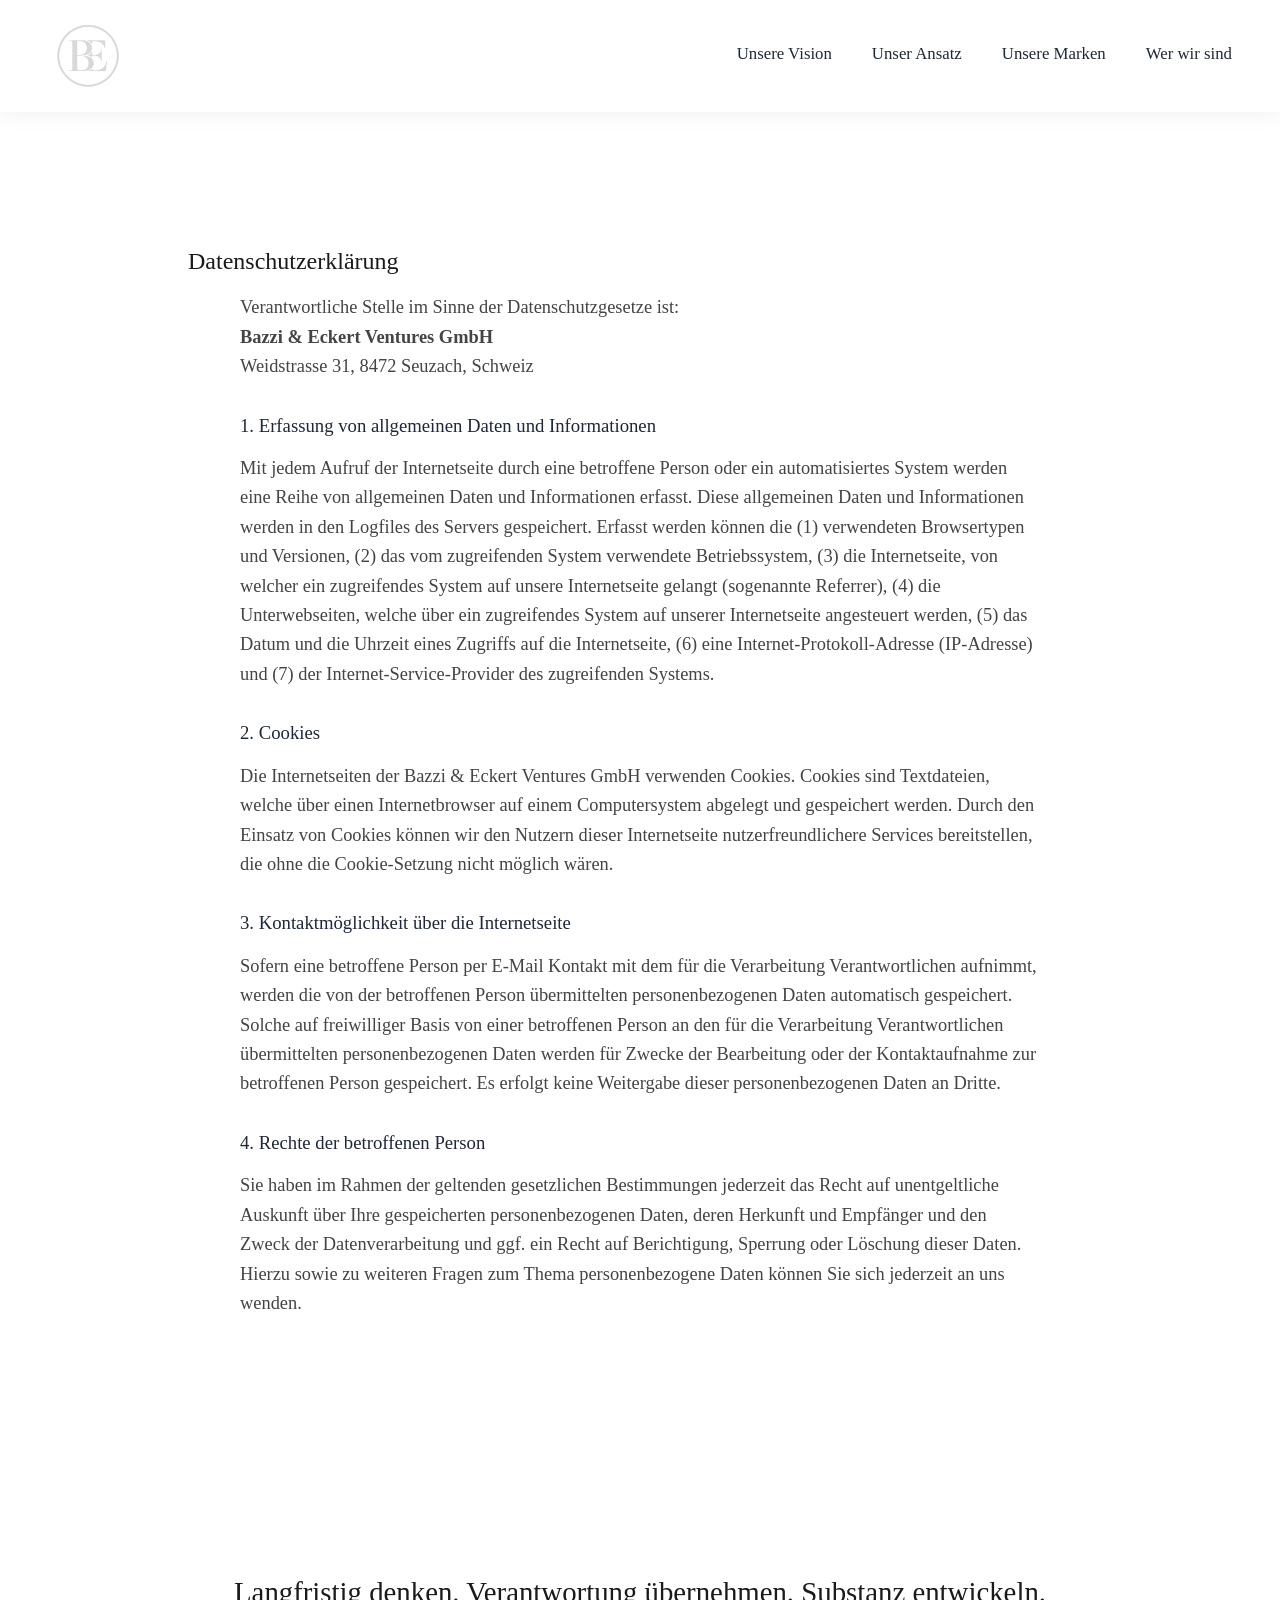
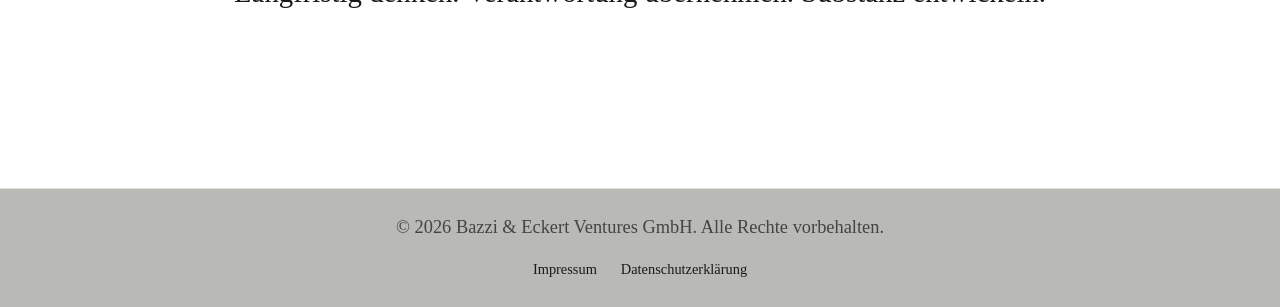
==== datenschutz.html @ 7ca090cc "Add files via upload" ====
<!DOCTYPE html>
<html lang="de">

<head>
    <meta charset="UTF-8">
    <meta name="viewport" content="width=device-width, initial-scale=1.0">
    <meta name="description" content="Datenschutzerklärung - BE Ventures">
    <title>Datenschutzerklärung | BE Ventures</title>
    <!-- Google Fonts -->
    <link
        href="https://fonts.googleapis.com/css2?family=Cormorant+Garamond:wght@400;500;600&family=Montserrat:wght@300;400;500;600&display=swap"
        rel="stylesheet">
    <!-- Main Stylesheet -->
    <link rel="stylesheet" href="css/style.css">
</head>

<body>
    <!-- Fixed Top Navigation -->
    <nav class="nav">
        <div class="nav-container">
            <a href="index.html#home" class="logo">
                <img src="assets/logo_transparent.png" alt="BE Ventures Logo" class="nav-logo-img">
            </a>
            <div class="nav-links">
                <a href="index.html#vision" class="nav-link">Unsere Vision</a>
                <a href="index.html#ansatz" class="nav-link">Unser Ansatz</a>
                <a href="index.html#marken" class="nav-link">Unsere Marken</a>
                <a href="index.html#team" class="nav-link">Wer wir sind</a>
            </div>
        </div>
    </nav>
    <div id="scrollProgress" class="scroll-progress-bar"></div>

    <main class="main-content" style="padding-top: 150px; min-height: 70vh;">
        <section class="content-block padding-y-lg">
            <h1 class="section-title">Datenschutzerklärung</h1>
            <div class="text-content"
                style="max-width: 800px; margin: 0 auto; line-height: 1.6; color: var(--text-main);">
                <p>Verantwortliche Stelle im Sinne der Datenschutzgesetze ist:<br>
                    <strong>Bazzi & Eckert Ventures GmbH</strong><br>
                    Weidstrasse 31, 8472 Seuzach, Schweiz
                </p>

                <h3 style="margin-top: 2rem; color: var(--text-blue-dark);">1. Erfassung von allgemeinen Daten und
                    Informationen</h3>
                <p>Mit jedem Aufruf der Internetseite durch eine betroffene Person oder ein automatisiertes System
                    werden eine Reihe von allgemeinen Daten und Informationen erfasst. Diese allgemeinen Daten und
                    Informationen werden in den Logfiles des Servers gespeichert. Erfasst werden können die (1)
                    verwendeten Browsertypen und Versionen, (2) das vom zugreifenden System verwendete Betriebssystem,
                    (3) die Internetseite, von welcher ein zugreifendes System auf unsere Internetseite gelangt
                    (sogenannte Referrer), (4) die Unterwebseiten, welche über ein zugreifendes System auf unserer
                    Internetseite angesteuert werden, (5) das Datum und die Uhrzeit eines Zugriffs auf die
                    Internetseite, (6) eine Internet-Protokoll-Adresse (IP-Adresse) und (7) der
                    Internet-Service-Provider des zugreifenden Systems.</p>

                <h3 style="margin-top: 2rem; color: var(--text-blue-dark);">2. Cookies</h3>
                <p>Die Internetseiten der Bazzi & Eckert Ventures GmbH verwenden Cookies. Cookies sind Textdateien,
                    welche über einen Internetbrowser auf einem Computersystem abgelegt und gespeichert werden. Durch
                    den Einsatz von Cookies können wir den Nutzern dieser Internetseite nutzerfreundlichere Services
                    bereitstellen, die ohne die Cookie-Setzung nicht möglich wären.</p>

                <h3 style="margin-top: 2rem; color: var(--text-blue-dark);">3. Kontaktmöglichkeit über die Internetseite
                </h3>
                <p>Sofern eine betroffene Person per E-Mail Kontakt mit dem für die Verarbeitung Verantwortlichen
                    aufnimmt, werden die von der betroffenen Person übermittelten personenbezogenen Daten automatisch
                    gespeichert. Solche auf freiwilliger Basis von einer betroffenen Person an den für die Verarbeitung
                    Verantwortlichen übermittelten personenbezogenen Daten werden für Zwecke der Bearbeitung oder der
                    Kontaktaufnahme zur betroffenen Person gespeichert. Es erfolgt keine Weitergabe dieser
                    personenbezogenen Daten an Dritte.</p>

                <h3 style="margin-top: 2rem; color: var(--text-blue-dark);">4. Rechte der betroffenen Person</h3>
                <p>Sie haben im Rahmen der geltenden gesetzlichen Bestimmungen jederzeit das Recht auf unentgeltliche
                    Auskunft über Ihre gespeicherten personenbezogenen Daten, deren Herkunft und Empfänger und den Zweck
                    der Datenverarbeitung und ggf. ein Recht auf Berichtigung, Sperrung oder Löschung dieser Daten.
                    Hierzu sowie zu weiteren Fragen zum Thema personenbezogene Daten können Sie sich jederzeit an uns
                    wenden.</p>
            </div>
        </section>
    </main>

    <!-- Footer Area -->
    <section class="section-footer">
        <div class="footer-statement">
            <h2>Langfristig denken. Verantwortung übernehmen. Substanz entwickeln.</h2>
        </div>
        <footer class="main-footer">
            <p>&copy; 2026 Bazzi & Eckert Ventures GmbH. Alle Rechte vorbehalten.</p>
            <div class="footer-legal-links">
                <a href="impressum.html">Impressum</a>
                <a href="datenschutz.html">Datenschutzerklärung</a>
            </div>
        </footer>
    </section>

    <!-- Scripts -->
    <script src="js/main.js"></script>
</body>

</html>
---- css/style.css ----
/* --- CSS Variables & Resets --- */
:root {
    --bg-sidebar: #C7C6C2;
    --text-sidebar: #222222;
    --text-sidebar-dim: #555555;

    --bg-main: #FFFFFF;
    --text-main: #1A1A1A;
    --text-blue-dark: #1E2838;

    --font-primary: 'EB Garamond', serif;

    --sidebar-width: 260px;

    --spacing-sm: 1.5rem;
    --spacing-md: 3rem;
    --spacing-lg: 6rem;
    --spacing-xl: 10rem;

    --transition-smooth: all 0.4s cubic-bezier(0.25, 1, 0.5, 1);
}

*,
*::before,
*::after {
    box-sizing: border-box;
    margin: 0;
    padding: 0;
}

html {
    scroll-behavior: smooth;
    font-size: 16px;
    width: 100%;
    margin: 0;
    padding: 0;
}

body {
    font-family: var(--font-primary);
    background-color: var(--bg-main);
    color: var(--text-main);
    line-height: 1.6;
    -webkit-font-smoothing: antialiased;
    overflow-x: hidden;
    width: 100%;
    margin: 0;
    padding: 0;
}

.main-content {
    width: 100%;
    display: block;
}

h1,
h2,
h3,
h4,
h5,
h6 {
    font-weight: 500;
    margin-bottom: 1rem;
    line-height: 1.3;
}

p {
    font-size: 1.15rem;
    color: #444;
}

a {
    text-decoration: none;
    color: inherit;
    transition: var(--transition-smooth);
}

/* --- Layout --- */
/* --- Navigation --- */
.scroll-progress-container {
    position: fixed;
    top: 0;
    left: 0;
    width: 100%;
    height: 4px;
    background-color: transparent;
    z-index: 105;
}

.scroll-progress-bar {
    height: 100%;
    width: 0%;
    background-color: #1E2838;
    transition: width 0.1s ease-out;
}

.nav {
    position: fixed;
    top: 0;
    left: 0;
    width: 100%;
    padding: 1rem 0;
    z-index: 100;
    transition: var(--transition-smooth);
    background-color: rgba(255, 255, 255, 0.95);
    backdrop-filter: blur(10px);
    box-shadow: 0 4px 20px rgba(0, 0, 0, 0.05);
}

.nav-container {
    display: flex;
    justify-content: space-between;
    align-items: center;
    max-width: 1440px;
    margin: 0 auto;
    padding: 0 var(--spacing-md);
}

.logo {
    display: flex;
    align-items: center;
}

.nav-logo-img {
    height: 80px;
    display: block;
    object-fit: contain;
}

.nav-links {
    display: flex;
    gap: 2.5rem;
}

.nav-link {
    font-size: 1.05rem;
    font-weight: 500;
    color: var(--text-blue-dark);
    position: relative;
    padding-bottom: 4px;
}

.nav-link:hover,
.nav-link.active {
    color: var(--text-main);
    font-weight: 600;
}

.nav-link::after {
    content: '';
    position: absolute;
    bottom: 0;
    left: 0;
    width: 0%;
    height: 2px;
    background-color: var(--text-main);
    transition: width 0.3s ease;
}

.nav-link.active::after,
.nav-link:hover::after {
    width: 100%;
}


/* --- Main Content Specifics --- */

/* Hero Image Blocks */
.block-image-hero {
    width: 100%;
    margin-bottom: var(--spacing-md);
}

.hero-image-container {
    position: relative;
    width: 100%;
    height: 80vh;
    min-height: 600px;
    overflow: hidden;
    background-color: #eee;
}

.hero-img {
    width: 100%;
    height: 100%;
    object-fit: cover;
    object-position: center;
}

.hero-img.overlay-darker {
    filter: brightness(0.6);
}

.hero-overlay-text {
    position: absolute;
    top: 50%;
    left: 50%;
    transform: translate(-50%, -50%);
    text-align: center;
    color: white;
    width: 80%;
    max-width: 800px;
}

.hero-overlay-text h2 {
    font-size: 3rem;
    font-weight: 600;
    margin-bottom: 1rem;
    text-shadow: 0 2px 10px rgba(0, 0, 0, 0.3);
}

.hero-overlay-text p {
    font-size: 1.4rem;
    color: rgba(255, 255, 255, 0.9);
    text-shadow: 0 1px 5px rgba(0, 0, 0, 0.3);
}

/* Content Blocks */
.content-block {
    width: 100%;
    max-width: 1000px;
    margin: 0 auto;
    padding-left: var(--spacing-md);
    padding-right: var(--spacing-md);
}

.padding-y-lg {
    padding-top: var(--spacing-lg);
    padding-bottom: var(--spacing-lg);
}

.padding-bottom-lg {
    padding-bottom: var(--spacing-lg);
}

.margin-top-lg {
    margin-top: var(--spacing-lg);
}

.center-text {
    text-align: center;
}

.subtitle-text {
    font-size: 1.8rem;
    color: var(--text-blue-dark);
    max-width: 700px;
    margin: 0 auto;
    line-height: 1.4;
}

/* Vision Grid */
.vision-grid {
    display: grid;
    grid-template-columns: repeat(3, 1fr);
    gap: 3rem;
    margin-top: 2rem;
    width: 100%;
}

.vision-card {
    text-align: center;
}

.vision-card img {
    width: 100%;
    aspect-ratio: 1;
    /* Make images square to match screenshots perfectly */
    object-fit: cover;
    margin-bottom: 1.5rem;
}

.vision-card h3 {
    font-size: 1.3rem;
    color: var(--text-blue-dark);
    margin-bottom: 1rem;
    font-weight: 600;
    line-height: 1.4;
}

.vision-card p {
    font-size: 0.95rem;
    color: var(--text-main);
    line-height: 1.5;
}

@media (max-width: 900px) {
    .vision-grid {
        grid-template-columns: 1fr;
        gap: 2rem;
    }
}

/* Image Row */
.three-images-row {
    display: flex;
    gap: var(--spacing-md);
    justify-content: center;
}

.img-square {
    flex: 1;
    aspect-ratio: 1;
    overflow: hidden;
    background: #f0f0f0;
}

.img-square img {
    width: 100%;
    height: 100%;
    object-fit: cover;
    transition: transform 0.6s ease;
}

.img-square:hover img {
    transform: scale(1.03);
}

/* Dividers */
.divider-line {
    width: 100%;
    height: 1px;
    background-color: #E0E0E0;
}

.divider-line.mx-auto {
    width: 80%;
    max-width: 1000px;
    margin-left: auto;
    margin-right: auto;
}

.divider-line.thick {
    height: 2px;
}

/* Split Row (Text + Image/Graphic) */
.split-row {
    display: flex;
    align-items: center;
    gap: var(--spacing-lg);
}

.split-row>div {
    flex: 1;
}

.split-text h3 {
    font-size: 1.8rem;
    color: var(--text-main);
    margin-bottom: 1.5rem;
}

.clean-list {
    list-style: none;
}

.clean-list li {
    font-size: 1.1rem;
    color: #444;
    margin-bottom: 1rem;
    padding-left: 1.2rem;
    position: relative;
    line-height: 1.5;
}

.clean-list li::before {
    content: "•";
    position: absolute;
    left: 0;
    color: var(--text-main);
    font-weight: bold;
}

/* Diagrams */
.diagram-img {
    width: 100%;
    height: auto;
    border-radius: 8px;
    box-shadow: 0 4px 30px rgba(0, 0, 0, 0.08);
}

/* Team Section */
.section-team {
    background-color: #F8F9FA;
}

.team-grid {
    display: grid;
    grid-template-columns: repeat(auto-fit, minmax(300px, 1fr));
    gap: var(--spacing-md);
    max-width: 800px;
    margin: 0 auto;
    text-align: left;
}

.team-member {
    background: white;
    padding: 2.5rem;
    border-radius: 8px;
    box-shadow: 0 4px 20px rgba(0, 0, 0, 0.05);
}

.team-photo {
    width: 100%;
    aspect-ratio: 1;
    object-fit: cover;
    border-radius: 4px;
    margin-bottom: 1.5rem;
    background-color: #E2E2E2;
}

.team-member h3 {
    font-size: 1.6rem;
    margin-bottom: 0.2rem;
}

.team-role {
    font-size: 1rem;
    color: #666;
    margin-bottom: 1.5rem;
    font-style: italic;
}

.team-social {
    display: flex;
    gap: 1.5rem;
    margin-top: auto;
}

.social-link {
    font-size: 0.95rem;
    font-weight: 500;
    text-transform: uppercase;
    letter-spacing: 0.05em;
    color: var(--text-blue-dark);
    padding-bottom: 2px;
    border-bottom: 1px solid transparent;
    display: flex;
    align-items: center;
    justify-content: center;
}

.social-link svg {
    width: 24px;
    height: 24px;
}

.social-link:hover {
    color: #4A90E2;
}

/* Marken section */
.marken-logo-container {
    background: #FDFDFD;
    display: flex;
    align-items: center;
    justify-content: center;
    padding: 2rem;
}

.echtwerk-brand-logo {
    max-width: 250px;
    width: 100%;
    object-fit: contain;
}

/* Footer Section */
.section-footer {
    width: 100%;
    text-align: center;
    background-color: white;
}

.footer-statement {
    padding: var(--spacing-xl) var(--spacing-md);
    border-bottom: 1px solid #E0E0E0;
}

.footer-statement h2 {
    font-size: 1.8rem;
    color: var(--text-main);
    font-weight: 500;
}

.main-footer {
    padding: var(--spacing-sm);
    background-color: #B9B9B6;
    color: #333;
    font-size: 0.85rem;
}

/* Responsive */
@media (max-width: 900px) {
    body {
        flex-direction: column;
    }

    .sidebar {
        position: relative;
        width: 100%;
        height: auto;
        flex-direction: row;
        align-items: center;
        justify-content: space-between;
        padding: 1rem 2rem;
    }

    .sidebar-logo {
        margin-bottom: 0;
    }

    .sidebar-nav ul {
        flex-direction: row;
    }

    .sidebar-footer {
        display: none;
    }

    .main-content {
        width: 100%;
    }

    .split-row {
        flex-direction: column;
    }

    .three-images-row {
        flex-direction: column;
    }
}

/* Footer Legal Links */
.footer-legal-links {
    margin-top: 1rem;
    display: flex;
    justify-content: center;
    gap: 1.5rem;
}

.footer-legal-links a {
    color: var(--text-main);
    text-decoration: none;
    font-size: 0.9rem;
    position: relative;
    padding-bottom: 2px;
}

.footer-legal-links a::after {
    content: '';
    position: absolute;
    bottom: 0;
    left: 0;
    width: 0%;
    height: 1px;
    background-color: var(--text-blue-dark);
    transition: width 0.3s ease;
}

.footer-legal-links a:hover {
    color: var(--text-blue-dark);
}

.footer-legal-links a:hover::after {
    width: 100%;
}

/* Cookie Banner */
.cookie-banner {
    position: fixed;
    bottom: 0;
    left: 0;
    width: 100%;
    background-color: var(--bg-dark);
    color: white;
    padding: 1.5rem;
    z-index: 1000;
    box-shadow: 0 -4px 15px rgba(0, 0, 0, 0.1);
    display: none;
}

.cookie-content {
    max-width: 1000px;
    margin: 0 auto;
    display: flex;
    justify-content: space-between;
    align-items: center;
    gap: 2rem;
}

.cookie-content p {
    font-size: 0.95rem;
    line-height: 1.4;
    color: rgba(255, 255, 255, 0.9);
}

.cookie-content a {
    color: #4A90E2;
    text-decoration: underline;
}

.btn-primary {
    background-color: #4A90E2;
    color: white;
    border: none;
    padding: 10px 24px;
    font-size: 0.95rem;
    font-weight: 500;
    cursor: pointer;
    transition: background-color 0.3s ease;
    white-space: nowrap;
}

.btn-primary:hover {
    background-color: #357ABD;
}

@media (max-width: 768px) {
    .cookie-content {
        flex-direction: column;
        text-align: center;
        gap: 1rem;
    }
}
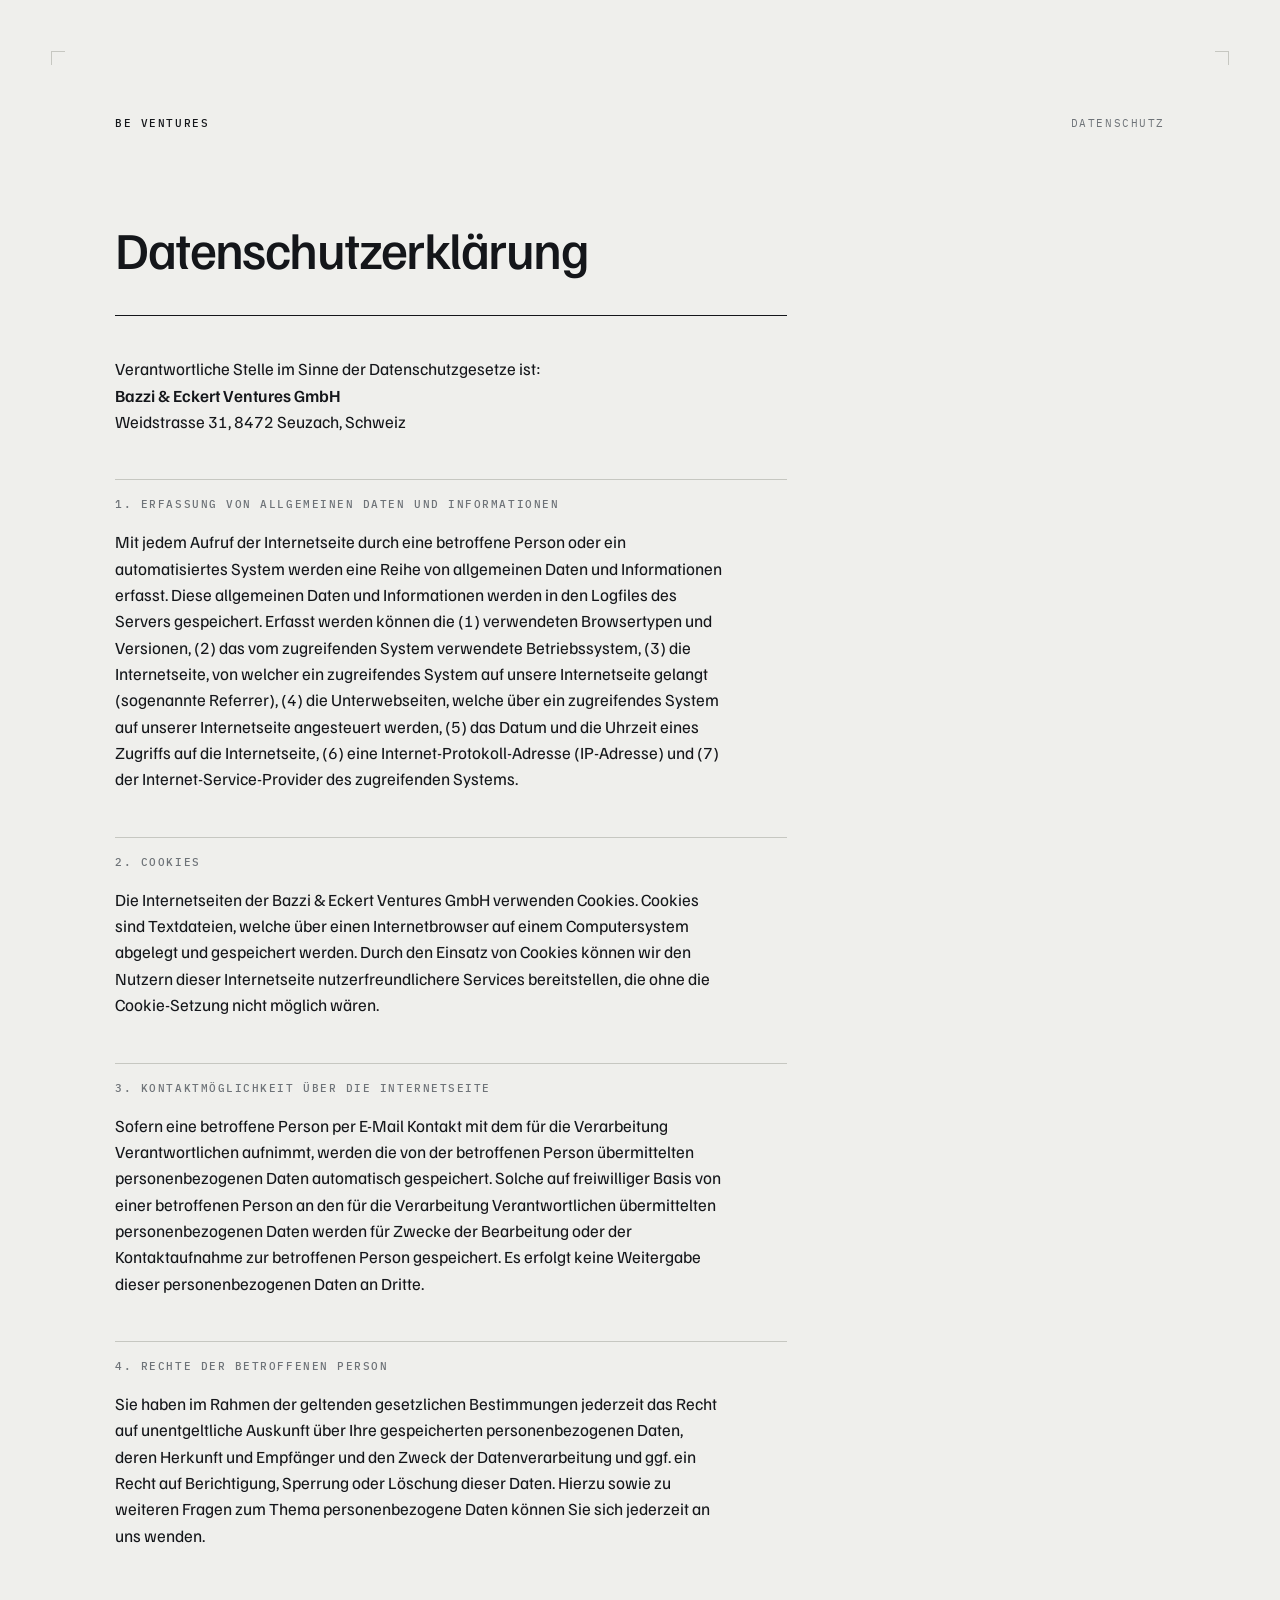
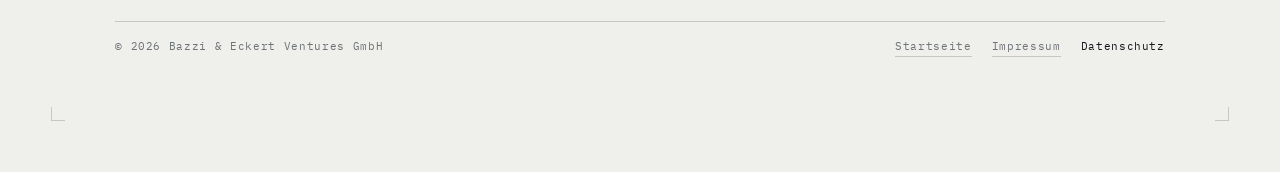
==== commit 88a570d4: "Impressum und Datenschutz an neues Design angepasst Tote Navigationslinks (#vision, #ansatz, #marken" ====
--- a/datenschutz.html
+++ b/datenschutz.html
@@ -1,99 +1,224 @@
 <!DOCTYPE html>
-<html lang="de">
-
+<html lang="de-CH">
 <head>
-    <meta charset="UTF-8">
-    <meta name="viewport" content="width=device-width, initial-scale=1.0">
-    <meta name="description" content="Datenschutzerklärung - BE Ventures">
-    <title>Datenschutzerklärung | BE Ventures</title>
-    <!-- Google Fonts -->
-    <link
-        href="https://fonts.googleapis.com/css2?family=Cormorant+Garamond:wght@400;500;600&family=Montserrat:wght@300;400;500;600&display=swap"
-        rel="stylesheet">
-    <!-- Main Stylesheet -->
-    <link rel="stylesheet" href="css/style.css">
+<meta charset="utf-8">
+<meta name="viewport" content="width=device-width, initial-scale=1">
+<title>Datenschutzerklärung | BE Ventures</title>
+<meta name="description" content="Datenschutzerklärung der Bazzi &amp; Eckert Ventures GmbH.">
+<meta name="robots" content="noindex, follow">
+<link rel="preconnect" href="https://fonts.googleapis.com">
+<link rel="preconnect" href="https://fonts.gstatic.com" crossorigin>
+<link href="https://fonts.googleapis.com/css2?family=Familjen+Grotesk:wght@400;500;600&family=IBM+Plex+Mono:wght@400;500&display=swap" rel="stylesheet">
+<style>
+:root{
+  --paper:#EFEFEC;
+  --ink:#14161A;
+  --muted:#6E7378;
+  --rule:#C6C7C1;
+  --mark:#2B3A55;
+  --grotesk:"Familjen Grotesk",-apple-system,BlinkMacSystemFont,"Segoe UI",sans-serif;
+  --mono:"IBM Plex Mono",ui-monospace,SFMono-Regular,Menlo,monospace;
+}
+
+*{box-sizing:border-box;margin:0;padding:0}
+
+html{-webkit-text-size-adjust:100%}
+
+body{
+  background:var(--paper);
+  color:var(--ink);
+  font-family:var(--grotesk);
+  font-size:17px;
+  line-height:1.55;
+  -webkit-font-smoothing:antialiased;
+  min-height:100vh;
+  min-height:100svh;
+  display:flex;
+  padding:clamp(20px,4vw,56px);
+}
+
+/* --- Rahmen mit Schnittmarken ------------------------------------------ */
+
+.sheet{
+  position:relative;
+  flex:1;
+  display:flex;
+  flex-direction:column;
+  padding:clamp(24px,5vw,64px);
+}
+
+.tick{position:absolute;width:14px;height:14px}
+.tick::before,.tick::after{content:"";position:absolute;background:var(--rule)}
+.tick::before{width:14px;height:1px;top:0}
+.tick::after{width:1px;height:14px;left:0}
+.tick.tl{top:0;left:0}
+.tick.tr{top:0;right:0}
+.tick.tr::after{left:auto;right:0}
+.tick.bl{bottom:0;left:0}
+.tick.bl::before{top:auto;bottom:0}
+.tick.br{bottom:0;right:0}
+.tick.br::before{top:auto;bottom:0}
+.tick.br::after{left:auto;right:0}
+
+/* --- Kopfzeile ---------------------------------------------------------- */
+
+.masthead{
+  display:flex;
+  justify-content:space-between;
+  align-items:baseline;
+  gap:24px;
+  font-family:var(--mono);
+  font-size:11px;
+  letter-spacing:.14em;
+  text-transform:uppercase;
+  color:var(--muted);
+}
+
+.masthead .wordmark{color:var(--ink);font-weight:500;border-bottom:none}
+.masthead .wordmark:hover{color:var(--mark)}
+
+/* --- Hauptteil ---------------------------------------------------------- */
+
+.main{
+  flex:1;
+  padding:clamp(48px,10vh,112px) 0 clamp(40px,8vh,72px);
+  max-width:42rem;
+}
+
+.title{
+  font-size:clamp(30px,5.4vw,52px);
+  font-weight:500;
+  letter-spacing:-.03em;
+  line-height:1;
+}
+
+/* Schlussstrich – zieht sich beim Laden durch */
+.underline{
+  height:1px;
+  background:var(--ink);
+  margin:clamp(28px,5vh,40px) 0 clamp(28px,5vh,40px);
+  transform-origin:left center;
+  transform:scaleX(0);
+  animation:draw 1100ms cubic-bezier(.22,.61,.36,1) 250ms forwards;
+}
+
+@keyframes draw{to{transform:scaleX(1)}}
+
+/* --- Fliesstext --------------------------------------------------------- */
+
+.prose p{margin-bottom:1.1em;max-width:38rem}
+.prose p:last-child{margin-bottom:0}
+.prose strong{font-weight:600}
+
+.prose h2{
+  font-family:var(--mono);
+  font-size:11px;
+  font-weight:500;
+  letter-spacing:.14em;
+  text-transform:uppercase;
+  color:var(--muted);
+  border-top:1px solid var(--rule);
+  margin:clamp(32px,5vh,44px) 0 16px;
+  padding-top:16px;
+}
+
+.prose h2:first-child{margin-top:0;padding-top:0;border-top:none}
+
+/* --- Fusszeile ---------------------------------------------------------- */
+
+.colophon{
+  border-top:1px solid var(--rule);
+  padding-top:16px;
+  display:flex;
+  flex-wrap:wrap;
+  justify-content:space-between;
+  gap:8px 24px;
+  font-family:var(--mono);
+  font-size:11px;
+  letter-spacing:.06em;
+  color:var(--muted);
+}
+
+.colophon nav{display:flex;flex-wrap:wrap;gap:20px}
+.colophon [aria-current="page"]{color:var(--ink)}
+
+/* --- Links -------------------------------------------------------------- */
+
+a{
+  color:inherit;
+  text-decoration:none;
+  border-bottom:1px solid var(--rule);
+  padding-bottom:1px;
+  transition:border-color .18s ease,color .18s ease;
+}
+
+a:hover{color:var(--mark);border-bottom-color:var(--mark)}
+
+a:focus-visible{
+  outline:2px solid var(--mark);
+  outline-offset:3px;
+  border-bottom-color:transparent;
+}
+
+/* --- Klein -------------------------------------------------------------- */
+
+@media (max-width:560px){
+  body{padding:14px}
+  .sheet{padding:22px}
+  .colophon{flex-direction:column}
+}
+
+@media (prefers-reduced-motion:reduce){
+  .underline{animation:none;transform:scaleX(1)}
+  a{transition:none}
+}
+</style>
 </head>
-
 <body>
-    <!-- Fixed Top Navigation -->
-    <nav class="nav">
-        <div class="nav-container">
-            <a href="index.html#home" class="logo">
-                <img src="assets/logo_transparent.png" alt="BE Ventures Logo" class="nav-logo-img">
-            </a>
-            <div class="nav-links">
-                <a href="index.html#vision" class="nav-link">Unsere Vision</a>
-                <a href="index.html#ansatz" class="nav-link">Unser Ansatz</a>
-                <a href="index.html#marken" class="nav-link">Unsere Marken</a>
-                <a href="index.html#team" class="nav-link">Wer wir sind</a>
-            </div>
-        </div>
+
+<div class="sheet">
+  <span class="tick tl"></span><span class="tick tr"></span>
+  <span class="tick bl"></span><span class="tick br"></span>
+
+  <header class="masthead">
+    <a href="index.html" class="wordmark">BE Ventures</a>
+    <span>Datenschutz</span>
+  </header>
+
+  <main class="main">
+    <h1 class="title">Datenschutz&shy;erklärung</h1>
+
+    <div class="underline" role="presentation"></div>
+
+    <div class="prose">
+      <p>Verantwortliche Stelle im Sinne der Datenschutzgesetze ist:<br>
+        <strong>Bazzi &amp; Eckert Ventures GmbH</strong><br>
+        Weidstrasse 31, 8472 Seuzach, Schweiz
+      </p>
+
+      <h2>1. Erfassung von allgemeinen Daten und Informationen</h2>
+      <p>Mit jedem Aufruf der Internetseite durch eine betroffene Person oder ein automatisiertes System werden eine Reihe von allgemeinen Daten und Informationen erfasst. Diese allgemeinen Daten und Informationen werden in den Logfiles des Servers gespeichert. Erfasst werden können die (1) verwendeten Browsertypen und Versionen, (2) das vom zugreifenden System verwendete Betriebssystem, (3) die Internetseite, von welcher ein zugreifendes System auf unsere Internetseite gelangt (sogenannte Referrer), (4) die Unterwebseiten, welche über ein zugreifendes System auf unserer Internetseite angesteuert werden, (5) das Datum und die Uhrzeit eines Zugriffs auf die Internetseite, (6) eine Internet-Protokoll-Adresse (IP-Adresse) und (7) der Internet-Service-Provider des zugreifenden Systems.</p>
+
+      <h2>2. Cookies</h2>
+      <p>Die Internetseiten der Bazzi &amp; Eckert Ventures GmbH verwenden Cookies. Cookies sind Textdateien, welche über einen Internetbrowser auf einem Computersystem abgelegt und gespeichert werden. Durch den Einsatz von Cookies können wir den Nutzern dieser Internetseite nutzerfreundlichere Services bereitstellen, die ohne die Cookie-Setzung nicht möglich wären.</p>
+
+      <h2>3. Kontaktmöglichkeit über die Internetseite</h2>
+      <p>Sofern eine betroffene Person per E-Mail Kontakt mit dem für die Verarbeitung Verantwortlichen aufnimmt, werden die von der betroffenen Person übermittelten personenbezogenen Daten automatisch gespeichert. Solche auf freiwilliger Basis von einer betroffenen Person an den für die Verarbeitung Verantwortlichen übermittelten personenbezogenen Daten werden für Zwecke der Bearbeitung oder der Kontaktaufnahme zur betroffenen Person gespeichert. Es erfolgt keine Weitergabe dieser personenbezogenen Daten an Dritte.</p>
+
+      <h2>4. Rechte der betroffenen Person</h2>
+      <p>Sie haben im Rahmen der geltenden gesetzlichen Bestimmungen jederzeit das Recht auf unentgeltliche Auskunft über Ihre gespeicherten personenbezogenen Daten, deren Herkunft und Empfänger und den Zweck der Datenverarbeitung und ggf. ein Recht auf Berichtigung, Sperrung oder Löschung dieser Daten. Hierzu sowie zu weiteren Fragen zum Thema personenbezogene Daten können Sie sich jederzeit an uns wenden.</p>
+    </div>
+  </main>
+
+  <footer class="colophon">
+    <span>© 2026 Bazzi &amp; Eckert Ventures GmbH</span>
+    <nav>
+      <a href="index.html">Startseite</a>
+      <a href="impressum.html">Impressum</a>
+      <span aria-current="page">Datenschutz</span>
     </nav>
-    <div id="scrollProgress" class="scroll-progress-bar"></div>
-
-    <main class="main-content" style="padding-top: 150px; min-height: 70vh;">
-        <section class="content-block padding-y-lg">
-            <h1 class="section-title">Datenschutzerklärung</h1>
-            <div class="text-content"
-                style="max-width: 800px; margin: 0 auto; line-height: 1.6; color: var(--text-main);">
-                <p>Verantwortliche Stelle im Sinne der Datenschutzgesetze ist:<br>
-                    <strong>Bazzi & Eckert Ventures GmbH</strong><br>
-                    Weidstrasse 31, 8472 Seuzach, Schweiz
-                </p>
-
-                <h3 style="margin-top: 2rem; color: var(--text-blue-dark);">1. Erfassung von allgemeinen Daten und
-                    Informationen</h3>
-                <p>Mit jedem Aufruf der Internetseite durch eine betroffene Person oder ein automatisiertes System
-                    werden eine Reihe von allgemeinen Daten und Informationen erfasst. Diese allgemeinen Daten und
-                    Informationen werden in den Logfiles des Servers gespeichert. Erfasst werden können die (1)
-                    verwendeten Browsertypen und Versionen, (2) das vom zugreifenden System verwendete Betriebssystem,
-                    (3) die Internetseite, von welcher ein zugreifendes System auf unsere Internetseite gelangt
-                    (sogenannte Referrer), (4) die Unterwebseiten, welche über ein zugreifendes System auf unserer
-                    Internetseite angesteuert werden, (5) das Datum und die Uhrzeit eines Zugriffs auf die
-                    Internetseite, (6) eine Internet-Protokoll-Adresse (IP-Adresse) und (7) der
-                    Internet-Service-Provider des zugreifenden Systems.</p>
-
-                <h3 style="margin-top: 2rem; color: var(--text-blue-dark);">2. Cookies</h3>
-                <p>Die Internetseiten der Bazzi & Eckert Ventures GmbH verwenden Cookies. Cookies sind Textdateien,
-                    welche über einen Internetbrowser auf einem Computersystem abgelegt und gespeichert werden. Durch
-                    den Einsatz von Cookies können wir den Nutzern dieser Internetseite nutzerfreundlichere Services
-                    bereitstellen, die ohne die Cookie-Setzung nicht möglich wären.</p>
-
-                <h3 style="margin-top: 2rem; color: var(--text-blue-dark);">3. Kontaktmöglichkeit über die Internetseite
-                </h3>
-                <p>Sofern eine betroffene Person per E-Mail Kontakt mit dem für die Verarbeitung Verantwortlichen
-                    aufnimmt, werden die von der betroffenen Person übermittelten personenbezogenen Daten automatisch
-                    gespeichert. Solche auf freiwilliger Basis von einer betroffenen Person an den für die Verarbeitung
-                    Verantwortlichen übermittelten personenbezogenen Daten werden für Zwecke der Bearbeitung oder der
-                    Kontaktaufnahme zur betroffenen Person gespeichert. Es erfolgt keine Weitergabe dieser
-                    personenbezogenen Daten an Dritte.</p>
-
-                <h3 style="margin-top: 2rem; color: var(--text-blue-dark);">4. Rechte der betroffenen Person</h3>
-                <p>Sie haben im Rahmen der geltenden gesetzlichen Bestimmungen jederzeit das Recht auf unentgeltliche
-                    Auskunft über Ihre gespeicherten personenbezogenen Daten, deren Herkunft und Empfänger und den Zweck
-                    der Datenverarbeitung und ggf. ein Recht auf Berichtigung, Sperrung oder Löschung dieser Daten.
-                    Hierzu sowie zu weiteren Fragen zum Thema personenbezogene Daten können Sie sich jederzeit an uns
-                    wenden.</p>
-            </div>
-        </section>
-    </main>
-
-    <!-- Footer Area -->
-    <section class="section-footer">
-        <div class="footer-statement">
-            <h2>Langfristig denken. Verantwortung übernehmen. Substanz entwickeln.</h2>
-        </div>
-        <footer class="main-footer">
-            <p>&copy; 2026 Bazzi & Eckert Ventures GmbH. Alle Rechte vorbehalten.</p>
-            <div class="footer-legal-links">
-                <a href="impressum.html">Impressum</a>
-                <a href="datenschutz.html">Datenschutzerklärung</a>
-            </div>
-        </footer>
-    </section>
-
-    <!-- Scripts -->
-    <script src="js/main.js"></script>
+  </footer>
+</div>
+
 </body>
-
-</html>+</html>
